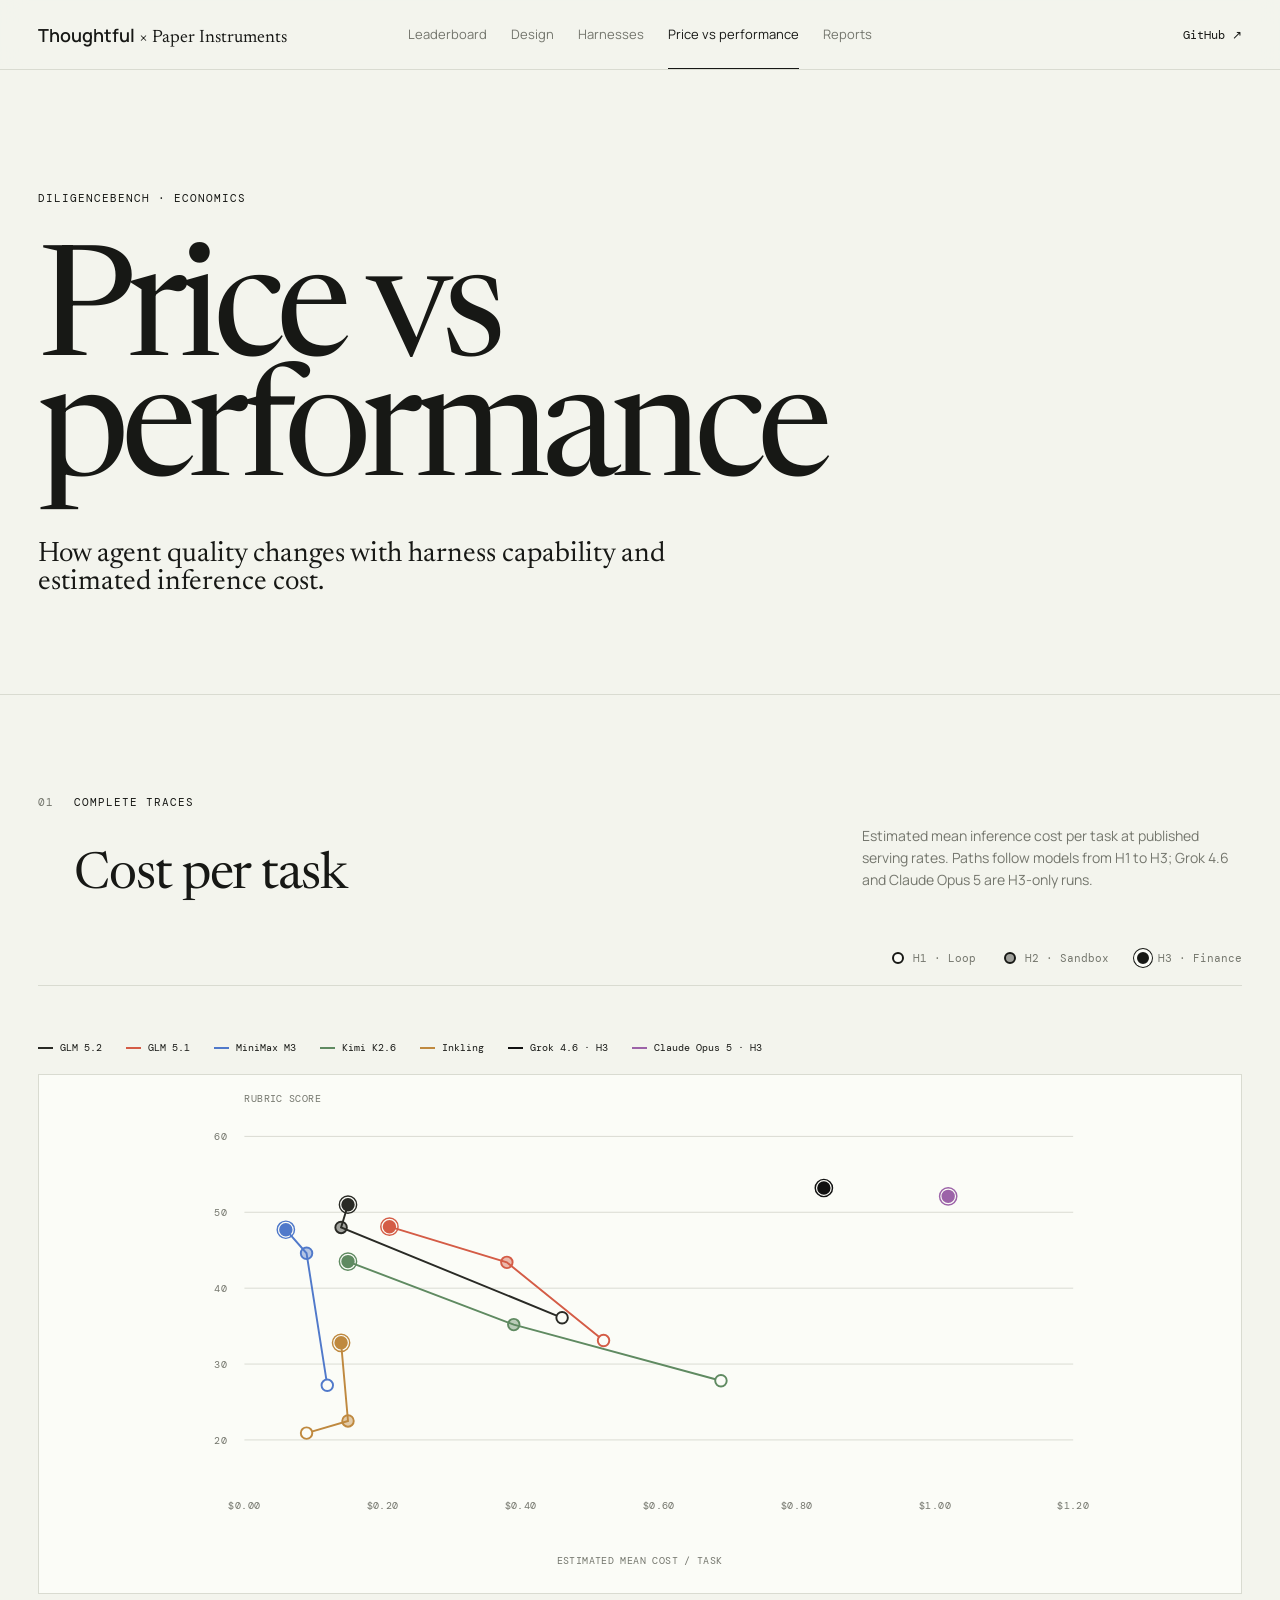
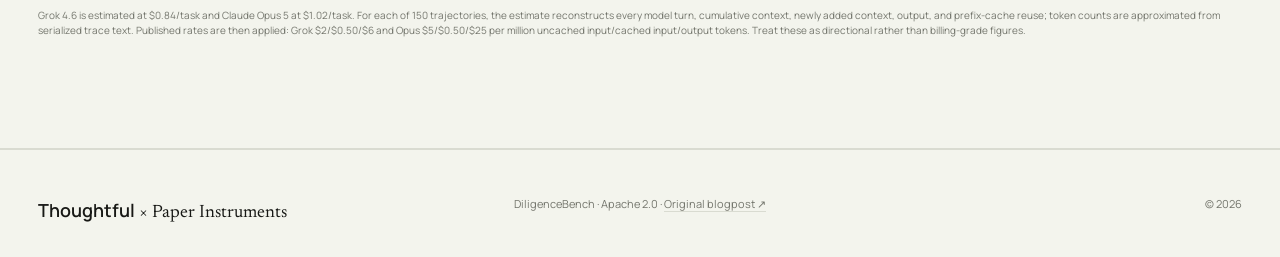
==== price-performance.html @ e559e03d "Launch DiligenceBench leaderboard" ====
<!doctype html><html lang="en"><head><meta charset="UTF-8"><meta name="viewport" content="width=device-width,initial-scale=1"><title>Price vs Performance — DiligenceBench</title><link rel="preconnect" href="https://fonts.googleapis.com"><link rel="preconnect" href="https://fonts.gstatic.com" crossorigin><link href="https://fonts.googleapis.com/css2?family=DM+Mono:wght@300;400;500&family=Manrope:wght@400;500;600&family=Newsreader:opsz,wght@6..72,400;6..72,500&display=swap" rel="stylesheet"><link rel="stylesheet" href="styles.css"></head>
<body class="sub-page"><header class="site-header"><a class="brand" href="index.html"><span>Thoughtful</span> × <span>Paper Instruments</span></a><nav><a href="index.html">Leaderboard</a><a href="index.html#design">Design</a><a href="index.html#methodology">Harnesses</a><a class="active" href="price-performance.html">Price vs performance</a><a href="reports.html">Reports</a></nav><a class="github-link" href="https://github.com/paper-instruments/diligence-bench">GitHub ↗</a></header><main>
<section class="sub-hero"><p class="eyebrow">DiligenceBench · Economics</p><h1>Price vs<br>performance</h1><p>How agent quality changes with harness capability and estimated inference cost.</p></section>
<section class="plot-section visible-plot"><div class="plot-head"><div><span class="section-index">01</span><p class="kicker">Complete traces</p><h2>Cost per task</h2></div><p>Estimated mean inference cost per task at published serving rates. Paths follow models from H1 to H3; Grok 4.6 and Claude Opus 5 are H3-only runs.</p></div><div class="harness-key" aria-label="Harness marker legend"><span class="h1-mark"><i></i>H1 · Loop</span><span class="h2-mark"><i></i>H2 · Sandbox</span><span class="h3-mark"><i></i>H3 · Finance</span></div><div class="plot-key"><span class="glm52">GLM 5.2</span><span class="glm51">GLM 5.1</span><span class="minimax">MiniMax M3</span><span class="kimi">Kimi K2.6</span><span class="inkling">Inkling</span><span class="grok">Grok 4.6 · H3</span><span class="opus5">Claude Opus 5 · H3</span></div><div class="scatter-wrap"><svg id="cost-plot" role="img" aria-label="Cost per task versus rubric score"></svg><div class="plot-tooltip" role="status" aria-live="polite"></div></div><p class="plot-note">Grok 4.6 is estimated at $0.84/task and Claude Opus 5 at $1.02/task. For each of 150 trajectories, the estimate reconstructs every model turn, cumulative context, newly added context, output, and prefix-cache reuse; token counts are approximated from serialized trace text. Published rates are then applied: Grok $2/$0.50/$6 and Opus $5/$0.50/$25 per million uncached input/cached input/output tokens. Treat these as directional rather than billing-grade figures.</p></section>
</main><footer><a class="brand" href="index.html"><span>Thoughtful</span> × <span>Paper Instruments</span></a><p>DiligenceBench · Apache 2.0 · <a class="quiet-link" href="https://www.paperinstruments.com/blog/diligence-bench">Original blogpost ↗</a></p><p>© 2026</p></footer><script src="app.js"></script></body></html>
---- styles.css ----
:root { --ink:#171815; --muted:#74766d; --line:#d9dbd1; --paper:#f3f4ed; --white:#fbfcf7; --acid:#d8ff57; --blue:#c9dcff; }
* { box-sizing:border-box; }
html { scroll-behavior:smooth; }
body { margin:0; background:var(--paper); color:var(--ink); font-family:Manrope, sans-serif; font-size:14px; }
.home-page .report-section,.home-page .plot-section{display:none}.sub-hero{padding:110px 3vw 70px;border-bottom:1px solid var(--line)}.sub-hero h1{margin:55px 0 40px}.sub-hero>p:last-child{font:28px Newsreader,serif;max-width:700px}.visible-report,.visible-plot{display:block}.unknown-cost{margin-top:24px;border-top:1px solid var(--ink)}.unknown-cost>.kicker{margin:18px 0}.unknown-cost>div{display:grid;grid-template-columns:1fr 90px 2fr 100px;align-items:center;border-top:1px solid var(--line);padding:13px 0}.unknown-cost span{font:20px Newsreader,serif}.unknown-cost strong{font:16px "DM Mono",monospace}.unknown-cost i{height:1px;background:repeating-linear-gradient(90deg,var(--muted) 0 4px,transparent 4px 8px)}.unknown-cost small{color:var(--muted);text-align:right}
a { color:inherit; text-decoration:none; }
.site-header { height:70px; padding:0 3vw; display:grid; grid-template-columns:1fr auto 1fr; align-items:center; border-bottom:1px solid var(--line); position:sticky; top:0; background:rgba(243,244,237,.93); backdrop-filter:blur(12px); z-index:10; }
.brand { font-family:Newsreader,serif; font-size:18px; white-space:nowrap; }.brand span:first-child{font-family:Manrope,sans-serif;font-size:18px;font-weight:600}
nav { display:flex; height:100%; gap:24px; align-items:center; }
nav a { color:var(--muted); font-size:13px; height:100%; display:flex; align-items:center; border-bottom:1px solid transparent; }
nav a.active, nav a:hover { color:var(--ink); border-color:var(--ink); }
.github-link { justify-self:end; font-family:"DM Mono",monospace; font-size:12px; }
main { max-width:1480px; margin:auto; }
.hero { min-height:520px; padding:84px 3vw 52px; display:flex; flex-direction:column; justify-content:flex-end; border-bottom:1px solid var(--line); }
.eyebrow,.kicker,.section-index { font-family:"DM Mono",monospace; text-transform:uppercase; letter-spacing:.09em; font-size:11px; }
.status-dot { display:inline-block; width:7px; height:7px; background:#75aa44; border-radius:50%; margin-right:8px; box-shadow:0 0 0 4px rgba(117,170,68,.13); }
h1 { font-family:Newsreader,serif; font-weight:400; font-size:clamp(74px,12vw,176px); letter-spacing:-.055em; line-height:.78; margin:45px 0 42px; }
.lede { font-family:Newsreader,serif; font-size:clamp(23px,3vw,39px); line-height:1.12; max-width:900px; margin:0 0 64px; }
.byline { display:grid; grid-template-columns:140px 1fr auto; gap:24px; align-items:baseline; padding:17px 0; border-top:1px solid var(--line); color:var(--muted); font-size:11px; }.byline p{margin:0}.byline b{color:var(--ink);font-weight:500}.byline sup{font:8px "DM Mono",monospace}
.stats { display:grid; grid-template-columns:repeat(4,1fr); border-top:1px solid var(--line); }
.stats div { padding:20px 0 0; border-right:1px solid var(--line); }
.stats div:not(:first-child) { padding-left:24px; }
.stats strong { display:block; font:400 29px "DM Mono",monospace; }
.stats span { color:var(--muted); font-size:12px; }
.article-intro { padding:100px 3vw; display:grid; grid-template-columns:1fr 2fr; gap:5vw; border-bottom:1px solid var(--line); }.article-intro>div:first-child{display:flex;gap:20px;align-items:baseline}.article-copy{max-width:850px}.article-copy p{font:19px/1.55 Newsreader,serif;color:#4f514a}.article-copy .drop{font-size:31px;line-height:1.25;color:var(--ink);margin-top:0}
.board { padding:92px 3vw 105px; border-bottom:1px solid var(--line); }
.board-heading { display:flex; align-items:end; justify-content:space-between; margin-bottom:35px; }
.board-heading>div,.method-note>div:first-child { display:flex; align-items:baseline; gap:20px; }
.section-index { color:var(--muted); }
h2 { font:400 clamp(35px,4vw,55px)/1 Newsreader,serif; margin:0; letter-spacing:-.025em; }
.board-heading p { color:var(--muted); margin:0; font:12px "DM Mono",monospace; }
.harness-tabs { display:flex; border:1px solid var(--line); border-bottom:none; width:max-content; max-width:100%; }
.tab { appearance:none; background:transparent; border:0; border-right:1px solid var(--line); padding:15px 20px; color:var(--muted); font:13px Manrope,sans-serif; cursor:pointer; }
.tab:last-child { border:0; }.tab b { font:500 12px "DM Mono",monospace; margin-right:6px; }.tab span { font-size:10px; margin-left:18px; opacity:.7; }
.tab.active { background:var(--ink); color:var(--white); }
.table-wrap { overflow:auto; border-top:1px solid var(--ink); }
table { border-collapse:collapse; width:100%; min-width:770px; }
th { font:400 10px "DM Mono",monospace; color:var(--muted); text-transform:uppercase; letter-spacing:.06em; text-align:left; padding:15px 12px; border-bottom:1px solid var(--line); }
td { padding:18px 12px; border-bottom:1px solid var(--line); vertical-align:middle; }
th:first-child,td:first-child { padding-left:4px; }.rank { width:52px; }.score { text-align:right; }
td.rank-cell { color:var(--muted); font:12px "DM Mono",monospace; }
.model-name { font-family:Newsreader,serif; font-size:21px; }.provider,.coverage { color:var(--muted); font-size:12px; }
.new-pill { margin-left:9px; vertical-align:2px; background:var(--acid); padding:3px 6px; border-radius:10px; font:500 8px "DM Mono",monospace; letter-spacing:.05em; }
.harness-chip { font:10px "DM Mono",monospace; border:1px solid var(--line); padding:5px 7px; border-radius:2px; }
.score-cell { text-align:right; width:210px; }.score-layout { display:grid; grid-template-columns:1fr 50px; align-items:center; gap:14px; }
.bar-track { height:2px; background:var(--line); position:relative; }.bar { position:absolute; inset:0 auto 0 0; background:var(--ink); }.bar:after { content:""; position:absolute; right:-3px; top:-3px; width:8px; height:8px; border-radius:50%; background:var(--ink); }
.score-number { font:500 16px "DM Mono",monospace; }.top-row { background:rgba(216,255,87,.12); }
.table-note { margin:17px 0 0; color:var(--muted); font-size:11px; }
.insight-grid { display:grid; grid-template-columns:2fr 1fr 1fr; border-bottom:1px solid var(--line); }
.insight-card { min-height:460px; padding:42px 3vw; border-right:1px solid var(--line); display:flex; flex-direction:column; }
.insight-card:last-child { border:0; }.insight-card.featured { background:var(--acid); }
.insight-card .kicker { margin:60px 0 18px; }.insight-card h2 { font-size:clamp(32px,3vw,48px); }.insight-card h2 em { font-style:normal; font-family:"DM Mono",monospace; }
.insight-card>p:last-of-type { color:#55574f; line-height:1.65; margin-top:25px; max-width:620px; }
.comparison { margin-top:auto; border-top:1px solid rgba(23,24,21,.25); }
.comparison div { display:flex; justify-content:space-between; align-items:baseline; padding:11px 0; border-bottom:1px solid rgba(23,24,21,.25); }.comparison strong { font:400 24px "DM Mono",monospace; }
.harness-section{padding:100px 3vw;border-bottom:1px solid var(--line)}.section-title{display:flex;gap:20px;align-items:flex-start}.section-title .kicker{margin:0 0 14px}.section-deck{font:22px/1.4 Newsreader,serif;max-width:760px;margin:35px 0 60px 40%}.harness-cards{display:grid;grid-template-columns:repeat(3,1fr);border-top:1px solid var(--ink)}.harness-cards article{padding:30px 28px 35px 0;border-right:1px solid var(--line);margin-right:28px}.harness-cards article:last-child{border:0;margin:0}.harness-number{font:11px "DM Mono",monospace;color:var(--muted)}.harness-cards h3{font:400 40px Newsreader,serif;margin:20px 0 5px}.flow{font:11px "DM Mono",monospace;margin-bottom:35px}.harness-cards dl{border-top:1px solid var(--line);padding-top:15px}.harness-cards dt{font:9px "DM Mono",monospace;text-transform:uppercase;color:var(--muted);margin-top:13px}.harness-cards dd{margin:4px 0;font-size:12px}.harness-cards article>p:last-child{color:var(--muted);line-height:1.55;margin-top:27px}
.method-note { padding:100px 3vw; display:grid; grid-template-columns:1fr 1fr; gap:6vw; border-bottom:1px solid var(--line); }
.prose { font-family:Newsreader,serif; font-size:21px; line-height:1.45; }.prose p:first-child { margin-top:0; }.prose code { font:12px "DM Mono",monospace; background:#e6e7df; padding:3px 5px; }
.report-section{padding:105px 3vw;border-bottom:1px solid var(--line);background:var(--white)}.report-head{display:grid;grid-template-columns:1fr 2fr;column-gap:5vw;align-items:end}.report-head>div{display:flex;gap:20px}.report-head .kicker{margin:0}.report-head h2{font-size:clamp(50px,7vw,94px)}.report-standfirst{grid-column:2;font:27px Newsreader,serif;color:var(--muted);margin:22px 0 60px}.report-body{display:grid;grid-template-columns:1fr 2fr;gap:5vw}.report-body aside{border-top:1px solid var(--ink);padding-top:18px;display:flex;flex-direction:column;align-items:flex-start;height:max-content}.report-body aside p{font:11px "DM Mono",monospace}.report-body aside strong{font:400 62px Newsreader,serif;margin-top:20px}.report-body aside span,.report-body aside small{color:var(--muted);font-size:11px}.report-body aside small{margin-top:28px}.report-body article{max-width:820px}.report-body article>p{font:22px/1.5 Newsreader,serif}.report-body article h3{font:400 31px Newsreader,serif;margin:55px 0 20px}.mini-table{border-top:1px solid var(--ink)}.mini-row{display:grid;grid-template-columns:1fr 100px 100px;padding:13px 0;border-bottom:1px solid var(--line);font:13px "DM Mono",monospace}.mini-row span:not(:first-child),.mini-row strong{text-align:right}.mini-head{font-size:9px;text-transform:uppercase;color:var(--muted)}.behavior-grid{display:grid;grid-template-columns:1fr 1fr;border-top:1px solid var(--ink)}.behavior-grid div{padding:20px 25px 10px 0;border-right:1px solid var(--line)}.behavior-grid div+div{padding-left:25px;border-right:0}.behavior-grid b{font:500 12px "DM Mono",monospace}.behavior-grid p{color:var(--muted);line-height:1.55}blockquote{margin:55px 0 0;padding:30px;background:var(--acid);font:25px/1.35 Newsreader,serif}blockquote b{font-weight:500}
.plot-section{padding:100px 3vw;border-bottom:1px solid var(--line)}.plot-head{display:grid;grid-template-columns:2fr 1fr;gap:5vw}.plot-head>div{display:grid;grid-template-columns:auto 1fr;gap:20px}.plot-head h2{grid-column:2}.plot-head .kicker{margin:0 0 18px}.plot-head>p{color:var(--muted);line-height:1.6;margin-top:30px}.plot-key{display:flex;gap:24px;flex-wrap:wrap;margin:55px 0 20px;font:10px "DM Mono",monospace}.plot-key span:before{content:"";width:15px;height:2px;background:var(--c);display:inline-block;margin-right:7px;vertical-align:middle}.glm52{--c:#292a25}.glm51{--c:#d45c46}.minimax{--c:#5079ca}.kimi{--c:#5f8a61}.inkling{--c:#bf893f}.scatter-wrap{height:460px;border:1px solid var(--line);background:var(--white)}#cost-plot{width:100%;height:100%}.plot-note,.trace-caption{color:var(--muted);font-size:10px;line-height:1.5;margin-top:14px}
.trace-section{padding:100px 3vw;border-bottom:1px solid var(--line)}.trace-head{display:flex;gap:20px}.trace-head .kicker{margin:0 0 18px}.trace-question{font:clamp(28px,4vw,48px)/1.12 Newsreader,serif;max-width:1000px;margin:70px 0}.trace-list{border-top:1px solid var(--ink)}.trace-list article{padding:24px 0;border-bottom:1px solid var(--line)}.trace-list header{display:grid;grid-template-columns:1fr 120px 80px;align-items:baseline}.trace-list header span{font:21px Newsreader,serif}.trace-list header b{font:400 11px "DM Mono",monospace}.trace-list header strong{text-align:right;font:400 21px "DM Mono",monospace}.trace-list header strong:before{content:"reward ";display:block;font-size:8px;color:var(--muted)}.trace-bar{display:flex;height:8px;margin:18px 0 11px}.trace-bar i{background:#222}.trace-bar i:nth-child(2){background:#92958c}.trace-bar i:nth-child(3){background:#d2d4cb}.trace-bar.h2 i:first-child{background:#647c9e}.trace-bar.h3 i:first-child{background:#829c56}.trace-bar.h3 i:nth-child(2){background:#3d6f52}.trace-list article>p{font:10px "DM Mono",monospace;color:var(--muted);margin:0}.trace-list code{color:var(--ink)}
.cta { margin:3vw; padding:75px 6vw; background:var(--blue); min-height:410px; display:flex; flex-direction:column; align-items:flex-start; }
.release-section{padding:100px 3vw;display:grid;grid-template-columns:1fr 1fr;gap:6vw;border-bottom:1px solid var(--line)}.release-section>div:first-child{display:grid;grid-template-columns:auto 1fr;column-gap:20px}.release-section .kicker{margin:0 0 20px}.release-section h2{grid-column:2}
.cta h2 { font-size:clamp(52px,7vw,100px); margin:38px 0 65px; }.cta>div { display:flex; gap:10px; }
.button { border:1px solid var(--ink); padding:14px 18px; font:11px "DM Mono",monospace; }.button.primary { color:var(--white); background:var(--ink); }
footer { padding:35px 3vw; border-top:1px solid var(--line); display:grid; grid-template-columns:1fr auto 1fr; align-items:end; color:var(--muted); font-size:11px; }footer p:last-child{text-align:right}footer .brand{color:var(--ink)}
.quiet-link{border-bottom:1px solid var(--line);transition:color .15s ease}.quiet-link:hover{color:var(--ink)}
.report-head time{display:inline-block;margin-top:9px;color:var(--muted);letter-spacing:0;text-transform:none}
@media (max-width:800px) { .site-header { grid-template-columns:1fr auto; }.site-header nav{display:none}.hero{min-height:600px}.byline{grid-template-columns:1fr;gap:8px}.stats{grid-template-columns:1fr 1fr;gap:20px}.stats div:nth-child(2){border-right:0}.article-intro{grid-template-columns:1fr}.insight-grid{grid-template-columns:1fr}.insight-card{min-height:auto;border-right:0;border-bottom:1px solid var(--line)}.harness-cards{grid-template-columns:1fr}.harness-cards article{border-right:0;border-bottom:1px solid var(--line);margin:0;padding-right:0}.section-deck{margin:35px 0}.method-note,.release-section,.report-head,.report-body,.plot-head{grid-template-columns:1fr}.report-head h2,.report-standfirst{grid-column:1}.report-standfirst{margin-bottom:40px}.report-body aside{margin-bottom:30px}.behavior-grid{grid-template-columns:1fr}.behavior-grid div{border-right:0;border-bottom:1px solid var(--line)}.behavior-grid div+div{padding-left:0}.mini-row{grid-template-columns:1fr 70px 70px}.scatter-wrap{height:380px}.trace-list header{grid-template-columns:1fr 80px 60px}.harness-tabs{width:100%}.tab{flex:1;padding:13px 8px}.tab span{display:none}footer{grid-template-columns:1fr;gap:12px}footer p,footer p:last-child{text-align:left;margin:0} }
@media (prefers-reduced-motion:no-preference) { tbody tr { animation:row-in .35s both; } @keyframes row-in { from { opacity:0; transform:translateY(5px); } } }
.unknown-cost small{max-width:270px;justify-self:end}
.grok{--c:#111}.opus5{--c:#9c63a8}.insight-card.featured{transition:filter .2s ease}.insight-card.featured:hover{filter:brightness(.96)}
#cost-plot .axes text{font:10px "DM Mono",monospace;fill:var(--muted);letter-spacing:.04em}
.visible-plot .scatter-wrap{height:520px}
.harness-key{display:flex;justify-content:flex-end;gap:28px;margin:45px 0 0;padding-bottom:20px;border-bottom:1px solid var(--line);font:11px "DM Mono",monospace;color:var(--muted)}.harness-key span{display:flex;align-items:center;gap:9px}.harness-key i{display:block;width:12px;height:12px;border:2px solid var(--ink);border-radius:50%;background:var(--white)}.harness-key .h2-mark i{background:rgba(23,24,21,.38)}.harness-key .h3-mark i{background:var(--ink);box-shadow:0 0 0 3px var(--white),0 0 0 4px var(--ink)}
.scatter-wrap{position:relative}.plot-point{cursor:crosshair;transition:r .15s ease}.plot-point:hover,.plot-point:focus{r:8;outline:none}.plot-tooltip{position:absolute;z-index:4;min-width:190px;padding:13px 15px;background:var(--ink);color:var(--white);pointer-events:none;opacity:0;transform:translate(-50%,calc(-100% - 14px));transition:opacity .12s ease;font-size:11px}.plot-tooltip.visible{opacity:1}.plot-tooltip b{display:block;font:18px Newsreader,serif;margin-bottom:3px}.plot-tooltip>span{color:#b8bab2;font:9px "DM Mono",monospace}.plot-tooltip dl{margin:12px 0 0;border-top:1px solid #494a45}.plot-tooltip dl div{display:flex;justify-content:space-between;padding-top:7px}.plot-tooltip dt{color:#b8bab2}.plot-tooltip dd{margin:0;font-family:"DM Mono",monospace}
.trace-list{display:grid;grid-template-columns:repeat(3,1fr);border:1px solid var(--line);background:var(--white)}.trace-list article{position:relative;min-height:330px;padding:30px;border-right:1px solid var(--line);border-bottom:0;display:flex;flex-direction:column}.trace-list article:last-child{border-right:0}.trace-list article:after{content:"→";position:absolute;right:-15px;top:50%;z-index:2;width:29px;height:29px;border:1px solid var(--line);border-radius:50%;display:grid;place-items:center;background:var(--paper);font:12px "DM Mono",monospace}.trace-list article:last-child:after{display:none}.trace-list .trace-best{background:rgba(216,255,87,.2)}.trace-step{font:10px "DM Mono",monospace;color:var(--muted);margin-bottom:32px}.trace-list header{display:grid;grid-template-columns:1fr auto;gap:7px}.trace-list header span{font:30px Newsreader,serif}.trace-list header b{grid-column:1;font:400 10px "DM Mono",monospace;color:var(--muted)}.trace-list header strong{grid-column:2;grid-row:1/3;font:400 30px "DM Mono",monospace}.trace-list header strong:before{content:"reward";display:block;font-size:8px;color:var(--muted);text-transform:uppercase}.trace-mode{font:17px/1.3 Newsreader,serif!important;color:var(--ink)!important;margin:28px 0!important;min-height:44px}.trace-bar{height:12px;margin:auto 0 18px;border-radius:8px;overflow:hidden}.trace-list article>p:last-child{font:10px/1.9 "DM Mono",monospace}.trace-list code{background:#eceee5;padding:2px 4px}.trace-best header strong{background:var(--acid);padding:6px 8px}.trace-caption{font:17px/1.45 Newsreader,serif!important;color:var(--ink)!important;max-width:760px;margin-top:28px!important}.citation-section{padding:100px 3vw;display:grid;grid-template-columns:1fr 2fr;gap:5vw;border-bottom:1px solid var(--line)}.citation-title{display:flex;gap:20px}.citation-title .kicker{margin:0 0 16px}.citation-content label{display:block;font:10px "DM Mono",monospace;text-transform:uppercase;color:var(--muted);margin:0 0 12px}.citation-content pre{margin:0 0 42px;padding:25px 28px;background:#211e1b;color:#e5e3dc;border-radius:4px;overflow:auto;white-space:pre-wrap}.citation-content pre code{font:12px/1.7 "DM Mono",monospace}
@media(max-width:800px){.trace-list{grid-template-columns:1fr}.trace-list article{border-right:0;border-bottom:1px solid var(--line)}.trace-list article:after{display:none}.citation-section{grid-template-columns:1fr}.citation-content pre{white-space:pre;}}
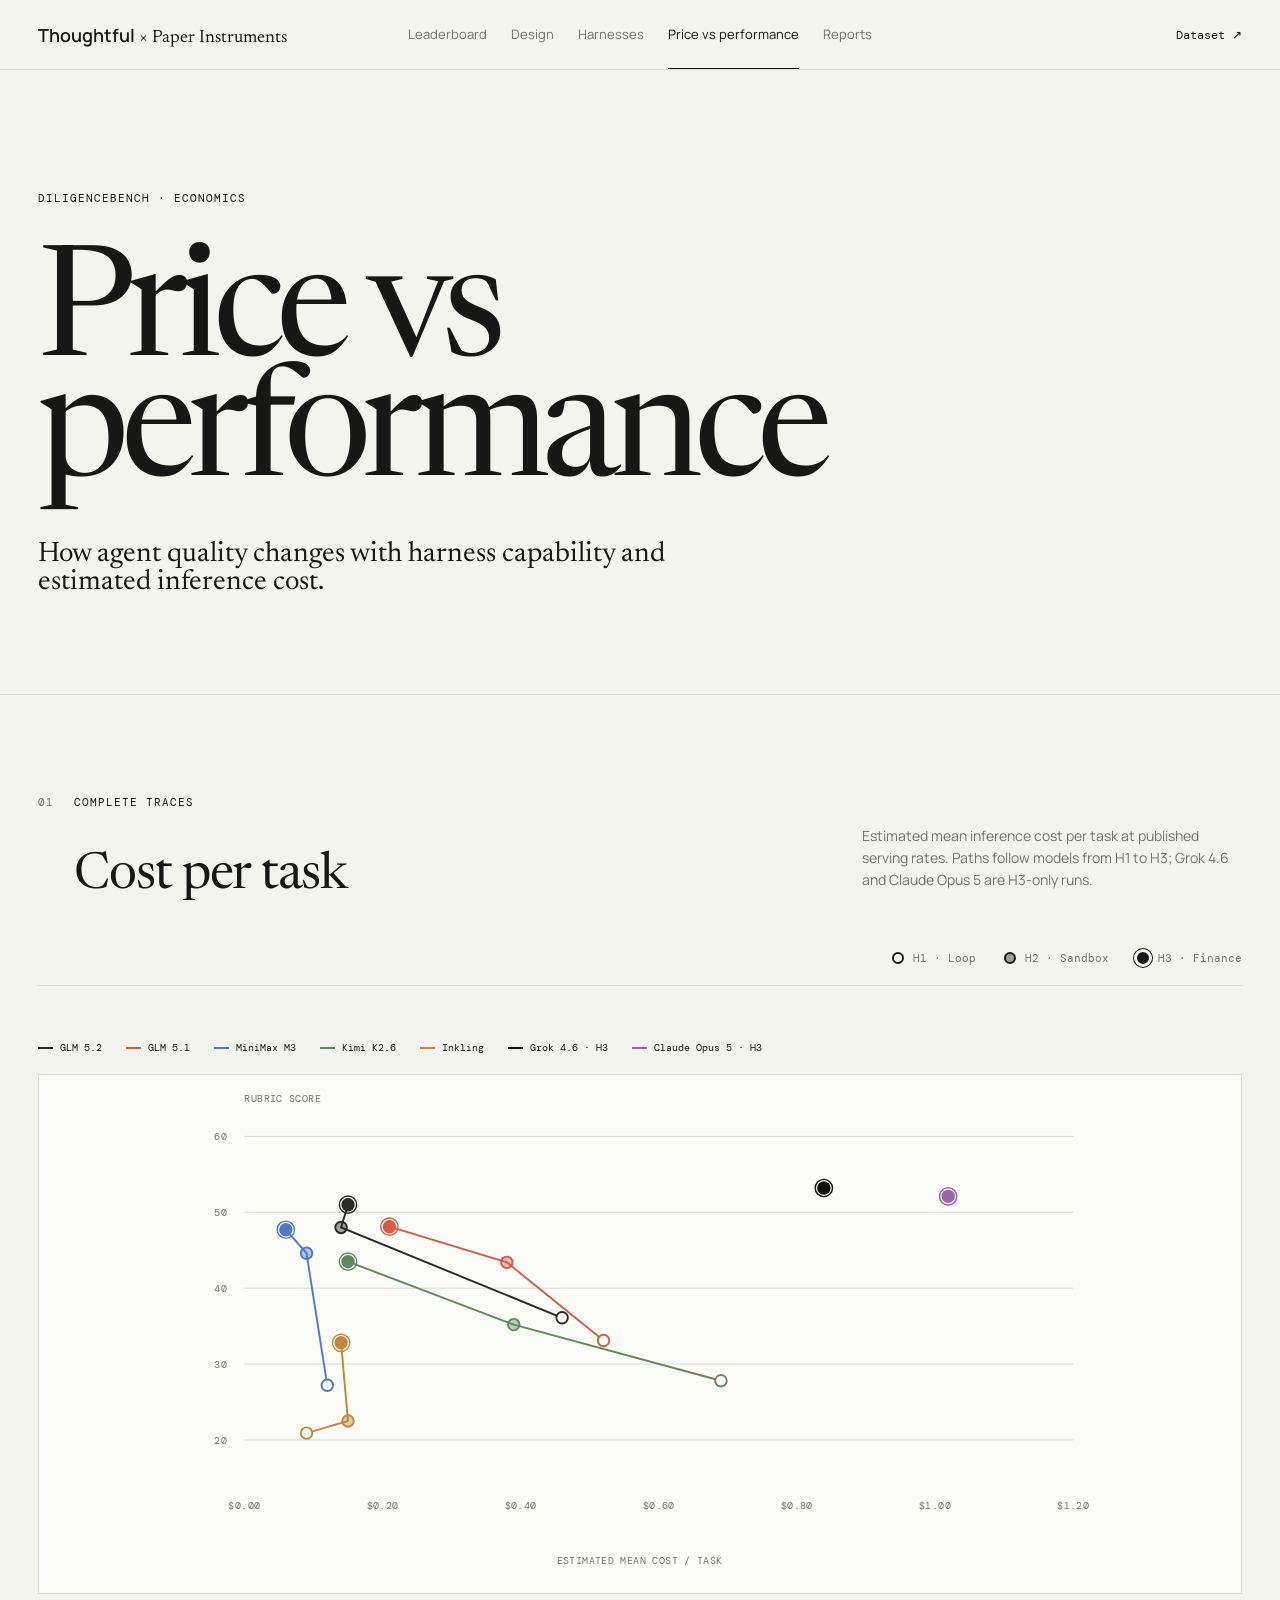
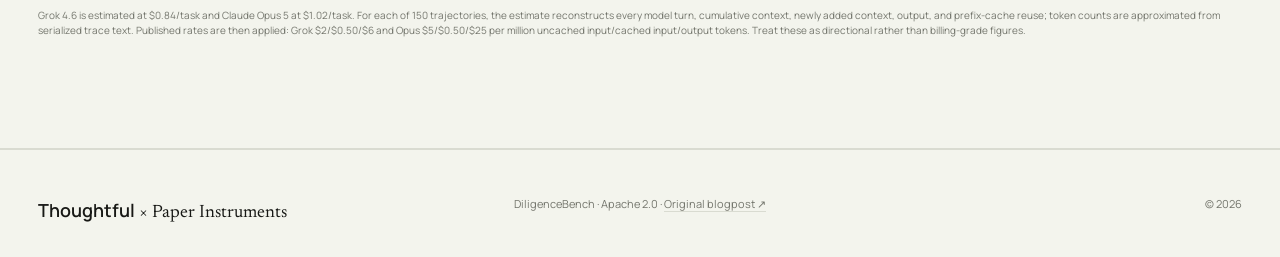
==== commit 0b9dfda4: "Link dataset from site header" ====
--- a/price-performance.html
+++ b/price-performance.html
@@ -1,5 +1,5 @@
 <!doctype html><html lang="en"><head><meta charset="UTF-8"><meta name="viewport" content="width=device-width,initial-scale=1"><title>Price vs Performance — DiligenceBench</title><link rel="preconnect" href="https://fonts.googleapis.com"><link rel="preconnect" href="https://fonts.gstatic.com" crossorigin><link href="https://fonts.googleapis.com/css2?family=DM+Mono:wght@300;400;500&family=Manrope:wght@400;500;600&family=Newsreader:opsz,wght@6..72,400;6..72,500&display=swap" rel="stylesheet"><link rel="stylesheet" href="styles.css"></head>
-<body class="sub-page"><header class="site-header"><a class="brand" href="index.html"><span>Thoughtful</span> × <span>Paper Instruments</span></a><nav><a href="index.html">Leaderboard</a><a href="index.html#design">Design</a><a href="index.html#methodology">Harnesses</a><a class="active" href="price-performance.html">Price vs performance</a><a href="reports.html">Reports</a></nav><a class="github-link" href="https://github.com/paper-instruments/diligence-bench">GitHub ↗</a></header><main>
+<body class="sub-page"><header class="site-header"><a class="brand" href="index.html"><span>Thoughtful</span> × <span>Paper Instruments</span></a><nav><a href="index.html">Leaderboard</a><a href="index.html#design">Design</a><a href="index.html#methodology">Harnesses</a><a class="active" href="price-performance.html">Price vs performance</a><a href="reports.html">Reports</a></nav><a class="github-link" href="https://huggingface.co/datasets/paperinstruments/diligence-bench">Dataset ↗</a></header><main>
 <section class="sub-hero"><p class="eyebrow">DiligenceBench · Economics</p><h1>Price vs<br>performance</h1><p>How agent quality changes with harness capability and estimated inference cost.</p></section>
 <section class="plot-section visible-plot"><div class="plot-head"><div><span class="section-index">01</span><p class="kicker">Complete traces</p><h2>Cost per task</h2></div><p>Estimated mean inference cost per task at published serving rates. Paths follow models from H1 to H3; Grok 4.6 and Claude Opus 5 are H3-only runs.</p></div><div class="harness-key" aria-label="Harness marker legend"><span class="h1-mark"><i></i>H1 · Loop</span><span class="h2-mark"><i></i>H2 · Sandbox</span><span class="h3-mark"><i></i>H3 · Finance</span></div><div class="plot-key"><span class="glm52">GLM 5.2</span><span class="glm51">GLM 5.1</span><span class="minimax">MiniMax M3</span><span class="kimi">Kimi K2.6</span><span class="inkling">Inkling</span><span class="grok">Grok 4.6 · H3</span><span class="opus5">Claude Opus 5 · H3</span></div><div class="scatter-wrap"><svg id="cost-plot" role="img" aria-label="Cost per task versus rubric score"></svg><div class="plot-tooltip" role="status" aria-live="polite"></div></div><p class="plot-note">Grok 4.6 is estimated at $0.84/task and Claude Opus 5 at $1.02/task. For each of 150 trajectories, the estimate reconstructs every model turn, cumulative context, newly added context, output, and prefix-cache reuse; token counts are approximated from serialized trace text. Published rates are then applied: Grok $2/$0.50/$6 and Opus $5/$0.50/$25 per million uncached input/cached input/output tokens. Treat these as directional rather than billing-grade figures.</p></section>
 </main><footer><a class="brand" href="index.html"><span>Thoughtful</span> × <span>Paper Instruments</span></a><p>DiligenceBench · Apache 2.0 · <a class="quiet-link" href="https://www.paperinstruments.com/blog/diligence-bench">Original blogpost ↗</a></p><p>© 2026</p></footer><script src="app.js"></script></body></html>
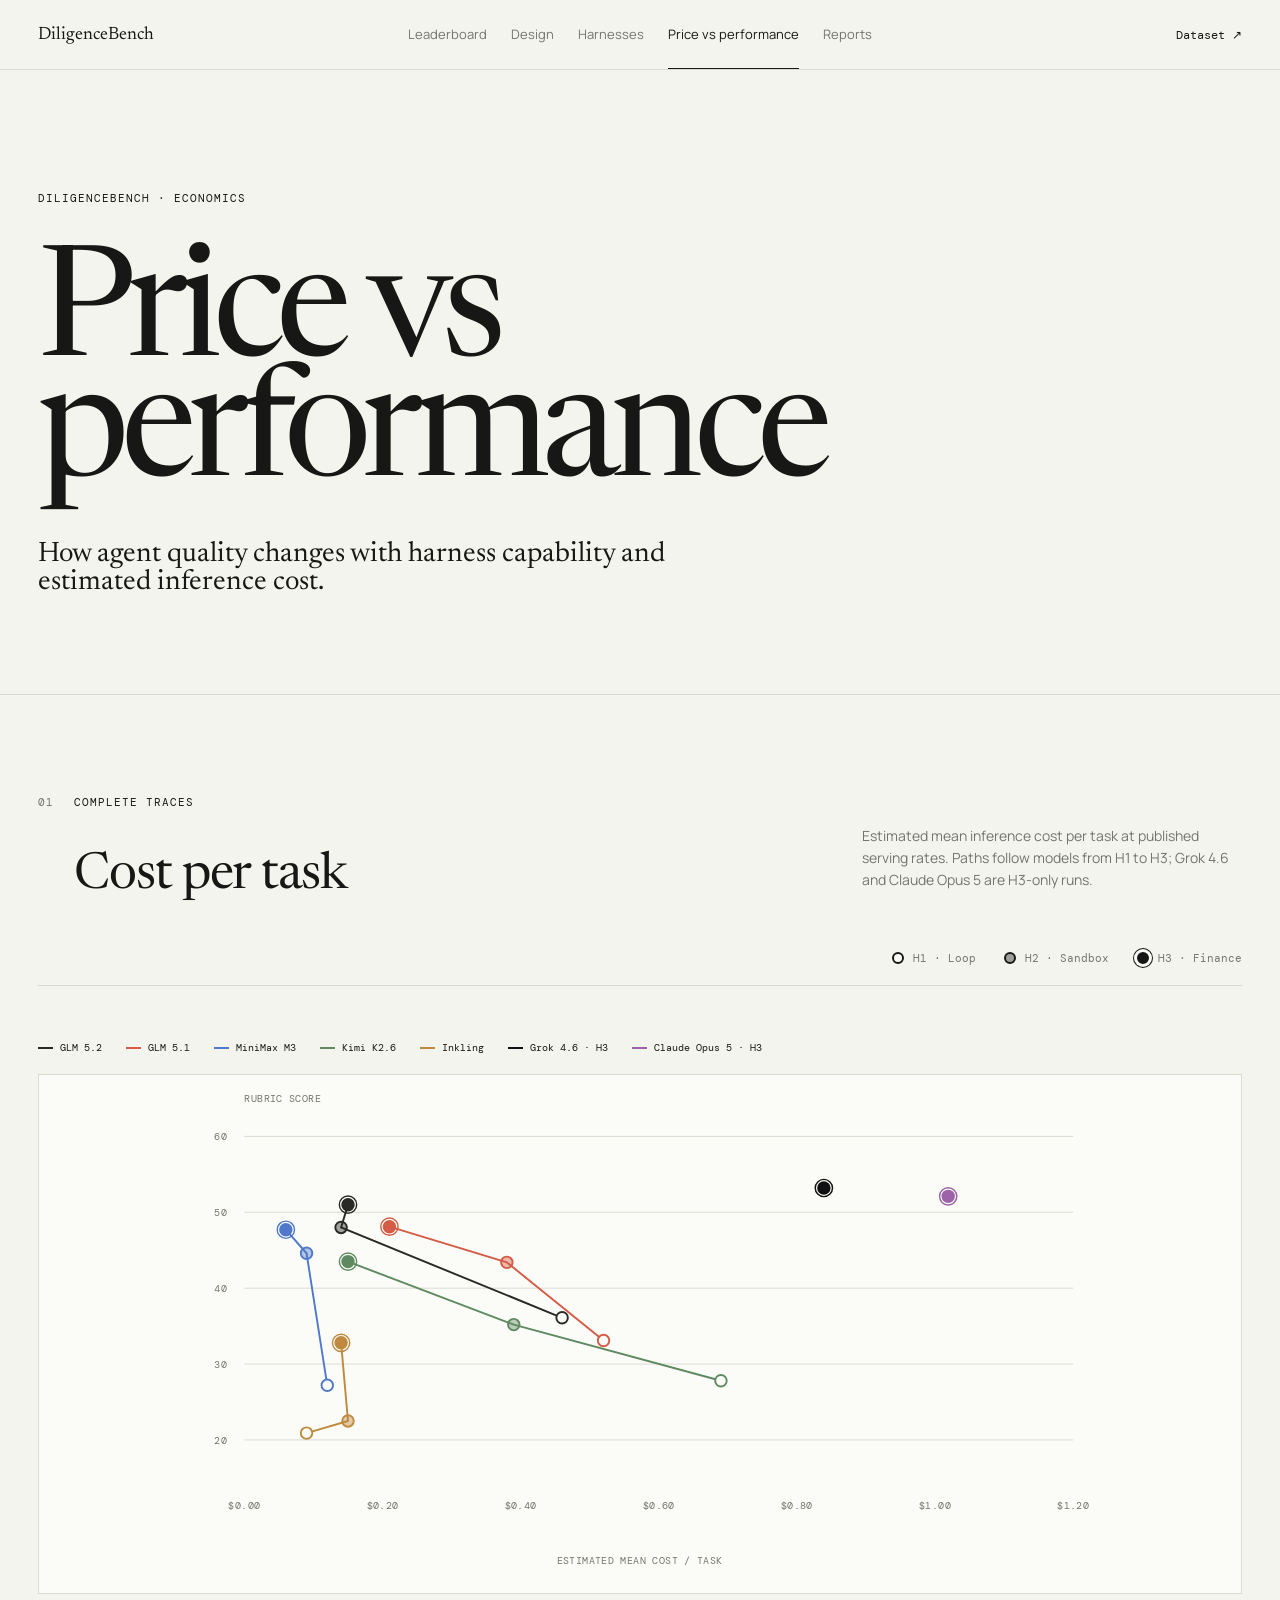
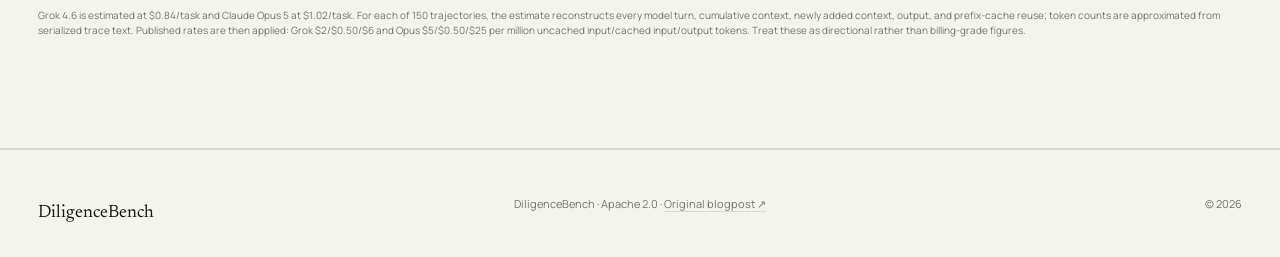
==== commit 2bdeaaae: "Use DiligenceBench site wordmark" ====
--- a/price-performance.html
+++ b/price-performance.html
@@ -1,5 +1,5 @@
 <!doctype html><html lang="en"><head><meta charset="UTF-8"><meta name="viewport" content="width=device-width,initial-scale=1"><title>Price vs Performance — DiligenceBench</title><link rel="preconnect" href="https://fonts.googleapis.com"><link rel="preconnect" href="https://fonts.gstatic.com" crossorigin><link href="https://fonts.googleapis.com/css2?family=DM+Mono:wght@300;400;500&family=Manrope:wght@400;500;600&family=Newsreader:opsz,wght@6..72,400;6..72,500&display=swap" rel="stylesheet"><link rel="stylesheet" href="styles.css"></head>
-<body class="sub-page"><header class="site-header"><a class="brand" href="index.html"><span>Thoughtful</span> × <span>Paper Instruments</span></a><nav><a href="index.html">Leaderboard</a><a href="index.html#design">Design</a><a href="index.html#methodology">Harnesses</a><a class="active" href="price-performance.html">Price vs performance</a><a href="reports.html">Reports</a></nav><a class="github-link" href="https://huggingface.co/datasets/paperinstruments/diligence-bench">Dataset ↗</a></header><main>
+<body class="sub-page"><header class="site-header"><a class="brand" href="index.html">DiligenceBench</a><nav><a href="index.html">Leaderboard</a><a href="index.html#design">Design</a><a href="index.html#methodology">Harnesses</a><a class="active" href="price-performance.html">Price vs performance</a><a href="reports.html">Reports</a></nav><a class="github-link" href="https://huggingface.co/datasets/paperinstruments/diligence-bench">Dataset ↗</a></header><main>
 <section class="sub-hero"><p class="eyebrow">DiligenceBench · Economics</p><h1>Price vs<br>performance</h1><p>How agent quality changes with harness capability and estimated inference cost.</p></section>
 <section class="plot-section visible-plot"><div class="plot-head"><div><span class="section-index">01</span><p class="kicker">Complete traces</p><h2>Cost per task</h2></div><p>Estimated mean inference cost per task at published serving rates. Paths follow models from H1 to H3; Grok 4.6 and Claude Opus 5 are H3-only runs.</p></div><div class="harness-key" aria-label="Harness marker legend"><span class="h1-mark"><i></i>H1 · Loop</span><span class="h2-mark"><i></i>H2 · Sandbox</span><span class="h3-mark"><i></i>H3 · Finance</span></div><div class="plot-key"><span class="glm52">GLM 5.2</span><span class="glm51">GLM 5.1</span><span class="minimax">MiniMax M3</span><span class="kimi">Kimi K2.6</span><span class="inkling">Inkling</span><span class="grok">Grok 4.6 · H3</span><span class="opus5">Claude Opus 5 · H3</span></div><div class="scatter-wrap"><svg id="cost-plot" role="img" aria-label="Cost per task versus rubric score"></svg><div class="plot-tooltip" role="status" aria-live="polite"></div></div><p class="plot-note">Grok 4.6 is estimated at $0.84/task and Claude Opus 5 at $1.02/task. For each of 150 trajectories, the estimate reconstructs every model turn, cumulative context, newly added context, output, and prefix-cache reuse; token counts are approximated from serialized trace text. Published rates are then applied: Grok $2/$0.50/$6 and Opus $5/$0.50/$25 per million uncached input/cached input/output tokens. Treat these as directional rather than billing-grade figures.</p></section>
-</main><footer><a class="brand" href="index.html"><span>Thoughtful</span> × <span>Paper Instruments</span></a><p>DiligenceBench · Apache 2.0 · <a class="quiet-link" href="https://www.paperinstruments.com/blog/diligence-bench">Original blogpost ↗</a></p><p>© 2026</p></footer><script src="app.js"></script></body></html>
+</main><footer><a class="brand" href="index.html">DiligenceBench</a><p>DiligenceBench · Apache 2.0 · <a class="quiet-link" href="https://www.paperinstruments.com/blog/diligence-bench">Original blogpost ↗</a></p><p>© 2026</p></footer><script src="app.js"></script></body></html>
